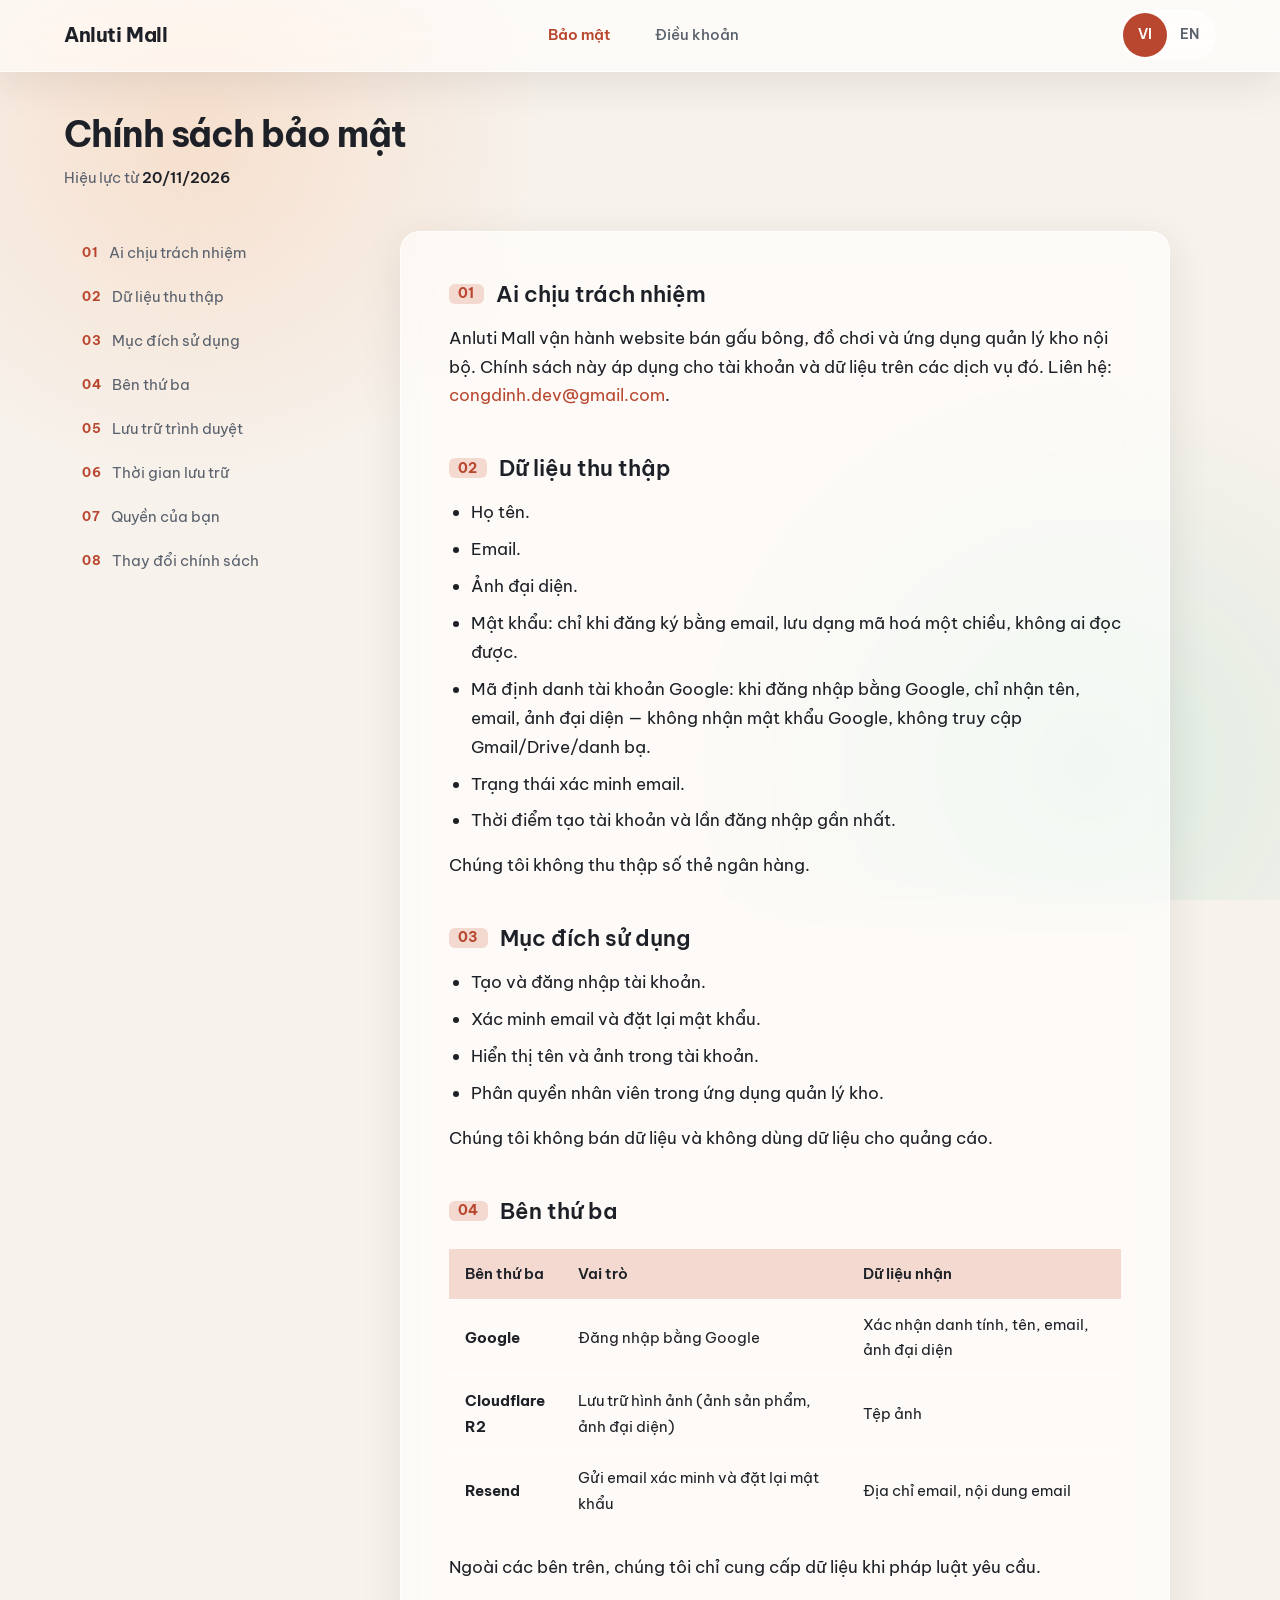
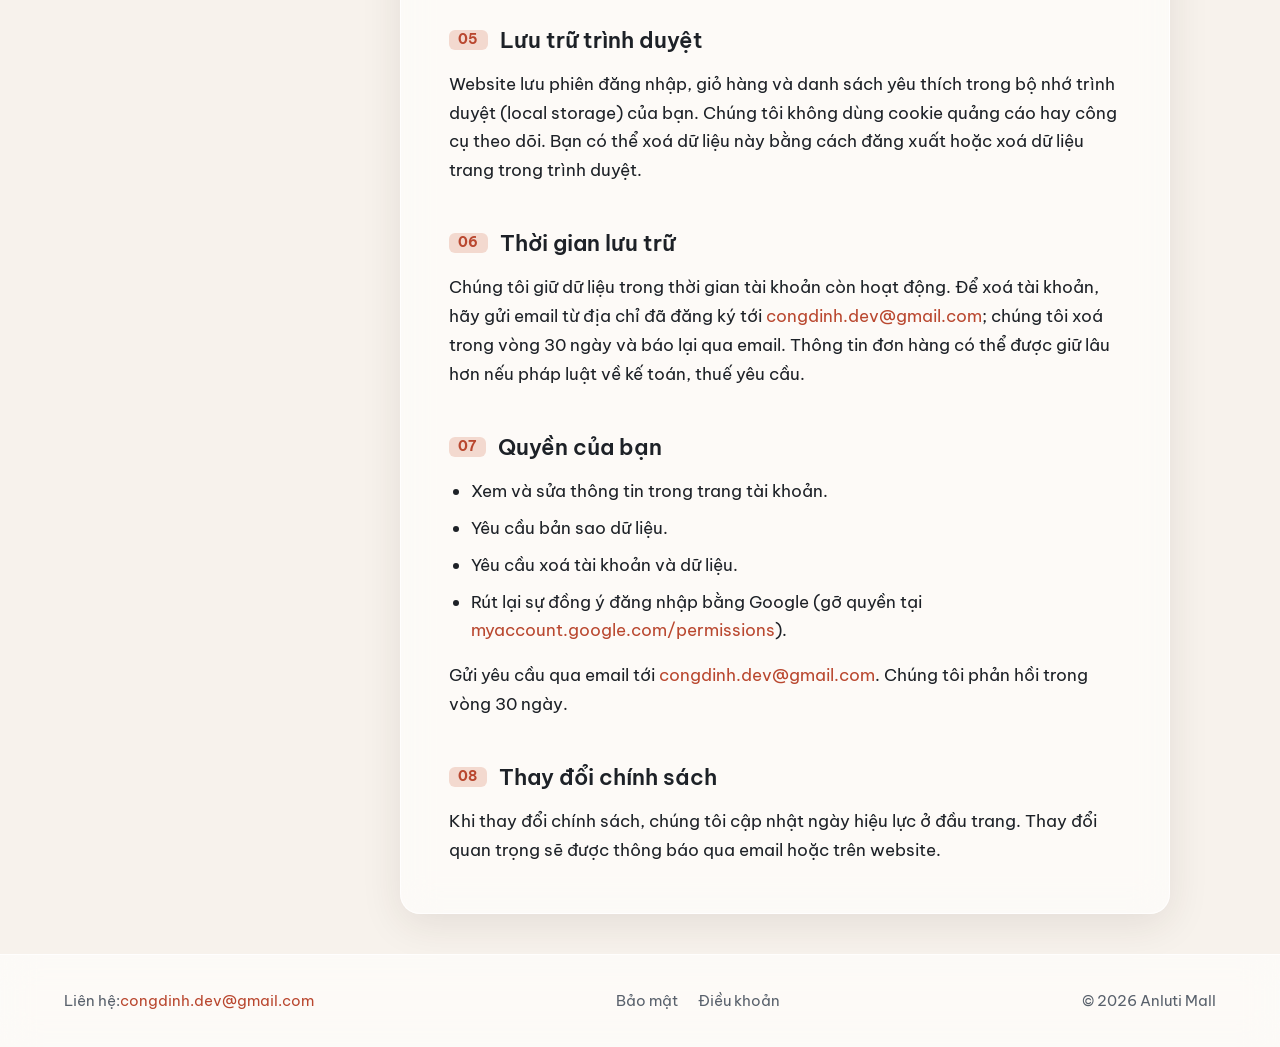
==== privacy/index.html @ 22416a5f "feat(pages): add vietnamese privacy and terms pages" ====
<!DOCTYPE html>
<html lang="vi">
<head>
  <meta charset="utf-8">
  <meta name="viewport" content="width=device-width, initial-scale=1.0">
  <title>Chính sách bảo mật — Anluti Mall</title>
  <meta name="description" content="Chính sách bảo mật dữ liệu và quyền riêng tư của Anluti Mall.">
  <link rel="canonical" href="https://policy.anlutimall.shop/privacy/">
  <link rel="alternate" hreflang="vi" href="https://policy.anlutimall.shop/privacy/">
  <link rel="alternate" hreflang="en" href="https://policy.anlutimall.shop/en/privacy/">
  <link rel="alternate" hreflang="x-default" href="https://policy.anlutimall.shop/privacy/">
  <link rel="preconnect" href="https://fonts.googleapis.com">
  <link rel="preconnect" href="https://fonts.gstatic.com" crossorigin>
  <link rel="stylesheet" href="https://fonts.googleapis.com/css2?family=Be+Vietnam+Pro:wght@400;500;600;700&display=swap">
  <link rel="stylesheet" href="../assets/style.css">
  <link rel="icon" type="image/svg+xml" href="../assets/favicon.svg">
  <meta name="theme-color" content="#f7f2ec" media="(prefers-color-scheme: light)">
  <meta name="theme-color" content="#121418" media="(prefers-color-scheme: dark)">
</head>
<body>
  <a href="#main" class="skip-link">Bỏ qua tới nội dung</a>

  <header class="site-header">
    <div class="header-inner">
      <a href="../privacy/" class="brand-link">Anluti Mall</a>
      <nav class="nav-links" aria-label="Điều hướng chính">
        <a href="../privacy/" class="nav-link is-active" aria-current="page">Bảo mật</a>
        <a href="../terms/" class="nav-link">Điều khoản</a>
      </nav>
      <div class="lang-switch" role="group" aria-label="Ngôn ngữ">
        <a href="../privacy/" class="lang-btn is-active" aria-current="page" lang="vi" hreflang="vi">VI</a>
        <a href="../en/privacy/" class="lang-btn" lang="en" hreflang="en">EN</a>
      </div>
    </div>
  </header>

  <main id="main">
    <div class="main-container">
      <div class="page-head">
        <h1>Chính sách bảo mật</h1>
        <p class="effective-date">Hiệu lực từ <time datetime="2026-11-20">20/11/2026</time></p>
      </div>

      <div class="content-layout">
        <nav class="toc" aria-label="Mục lục">
          <details class="toc-details" open>
            <summary class="toc-summary">Mục lục</summary>
            <ol class="toc-list">
              <li><a href="#who"><span class="toc-num">01</span> Ai chịu trách nhiệm</a></li>
              <li><a href="#data"><span class="toc-num">02</span> Dữ liệu thu thập</a></li>
              <li><a href="#use"><span class="toc-num">03</span> Mục đích sử dụng</a></li>
              <li><a href="#third-parties"><span class="toc-num">04</span> Bên thứ ba</a></li>
              <li><a href="#browser-storage"><span class="toc-num">05</span> Lưu trữ trình duyệt</a></li>
              <li><a href="#retention"><span class="toc-num">06</span> Thời gian lưu trữ</a></li>
              <li><a href="#rights"><span class="toc-num">07</span> Quyền của bạn</a></li>
              <li><a href="#changes"><span class="toc-num">08</span> Thay đổi chính sách</a></li>
            </ol>
          </details>
        </nav>

        <article class="article-panel">
          <section id="who">
            <h2><span class="sec-num">01</span> Ai chịu trách nhiệm</h2>
            <p>Anluti Mall vận hành website bán gấu bông, đồ chơi và ứng dụng quản lý kho nội bộ. Chính sách này áp dụng cho tài khoản và dữ liệu trên các dịch vụ đó. Liên hệ: <a href="mailto:congdinh.dev@gmail.com">congdinh.dev@gmail.com</a>.</p>
          </section>

          <section id="data">
            <h2><span class="sec-num">02</span> Dữ liệu thu thập</h2>
            <ul>
              <li>Họ tên.</li>
              <li>Email.</li>
              <li>Ảnh đại diện.</li>
              <li>Mật khẩu: chỉ khi đăng ký bằng email, lưu dạng mã hoá một chiều, không ai đọc được.</li>
              <li>Mã định danh tài khoản Google: khi đăng nhập bằng Google, chỉ nhận tên, email, ảnh đại diện — không nhận mật khẩu Google, không truy cập Gmail/Drive/danh bạ.</li>
              <li>Trạng thái xác minh email.</li>
              <li>Thời điểm tạo tài khoản và lần đăng nhập gần nhất.</li>
            </ul>
            <p>Chúng tôi không thu thập số thẻ ngân hàng.</p>
          </section>

          <section id="use">
            <h2><span class="sec-num">03</span> Mục đích sử dụng</h2>
            <ul>
              <li>Tạo và đăng nhập tài khoản.</li>
              <li>Xác minh email và đặt lại mật khẩu.</li>
              <li>Hiển thị tên và ảnh trong tài khoản.</li>
              <li>Phân quyền nhân viên trong ứng dụng quản lý kho.</li>
            </ul>
            <p>Chúng tôi không bán dữ liệu và không dùng dữ liệu cho quảng cáo.</p>
          </section>

          <section id="third-parties">
            <h2><span class="sec-num">04</span> Bên thứ ba</h2>
            <div class="table-wrap">
              <table class="data-table">
                <thead>
                  <tr>
                    <th scope="col">Bên thứ ba</th>
                    <th scope="col">Vai trò</th>
                    <th scope="col">Dữ liệu nhận</th>
                  </tr>
                </thead>
                <tbody>
                  <tr>
                    <td data-label="Bên thứ ba"><strong>Google</strong></td>
                    <td data-label="Vai trò">Đăng nhập bằng Google</td>
                    <td data-label="Dữ liệu nhận">Xác nhận danh tính, tên, email, ảnh đại diện</td>
                  </tr>
                  <tr>
                    <td data-label="Bên thứ ba"><strong>Cloudflare R2</strong></td>
                    <td data-label="Vai trò">Lưu trữ hình ảnh (ảnh sản phẩm, ảnh đại diện)</td>
                    <td data-label="Dữ liệu nhận">Tệp ảnh</td>
                  </tr>
                  <tr>
                    <td data-label="Bên thứ ba"><strong>Resend</strong></td>
                    <td data-label="Vai trò">Gửi email xác minh và đặt lại mật khẩu</td>
                    <td data-label="Dữ liệu nhận">Địa chỉ email, nội dung email</td>
                  </tr>
                </tbody>
              </table>
            </div>
            <p>Ngoài các bên trên, chúng tôi chỉ cung cấp dữ liệu khi pháp luật yêu cầu.</p>
          </section>

          <section id="browser-storage">
            <h2><span class="sec-num">05</span> Lưu trữ trình duyệt</h2>
            <p>Website lưu phiên đăng nhập, giỏ hàng và danh sách yêu thích trong bộ nhớ trình duyệt (local storage) của bạn. Chúng tôi không dùng cookie quảng cáo hay công cụ theo dõi. Bạn có thể xoá dữ liệu này bằng cách đăng xuất hoặc xoá dữ liệu trang trong trình duyệt.</p>
          </section>

          <section id="retention">
            <h2><span class="sec-num">06</span> Thời gian lưu trữ</h2>
            <p>Chúng tôi giữ dữ liệu trong thời gian tài khoản còn hoạt động. Để xoá tài khoản, hãy gửi email từ địa chỉ đã đăng ký tới <a href="mailto:congdinh.dev@gmail.com">congdinh.dev@gmail.com</a>; chúng tôi xoá trong vòng 30 ngày và báo lại qua email. Thông tin đơn hàng có thể được giữ lâu hơn nếu pháp luật về kế toán, thuế yêu cầu.</p>
          </section>

          <section id="rights">
            <h2><span class="sec-num">07</span> Quyền của bạn</h2>
            <ul>
              <li>Xem và sửa thông tin trong trang tài khoản.</li>
              <li>Yêu cầu bản sao dữ liệu.</li>
              <li>Yêu cầu xoá tài khoản và dữ liệu.</li>
              <li>Rút lại sự đồng ý đăng nhập bằng Google (gỡ quyền tại <a href="https://myaccount.google.com/permissions" rel="noopener noreferrer" target="_blank">myaccount.google.com/permissions</a>).</li>
            </ul>
            <p>Gửi yêu cầu qua email tới <a href="mailto:congdinh.dev@gmail.com">congdinh.dev@gmail.com</a>. Chúng tôi phản hồi trong vòng 30 ngày.</p>
          </section>

          <section id="changes">
            <h2><span class="sec-num">08</span> Thay đổi chính sách</h2>
            <p>Khi thay đổi chính sách, chúng tôi cập nhật ngày hiệu lực ở đầu trang. Thay đổi quan trọng sẽ được thông báo qua email hoặc trên website.</p>
          </section>
        </article>
      </div>
    </div>
  </main>

  <footer class="site-footer">
    <div class="footer-inner">
      <div class="footer-contact">
        Liên hệ: <a href="mailto:congdinh.dev@gmail.com">congdinh.dev@gmail.com</a>
      </div>
      <nav class="footer-nav" aria-label="Liên kết chân trang">
        <a href="../privacy/">Bảo mật</a>
        <a href="../terms/">Điều khoản</a>
      </nav>
      <div class="footer-copy">
        &copy; 2026 Anluti Mall
      </div>
    </div>
  </footer>
</body>
</html>
---- assets/style.css ----
/* Anluti Mall — Policy & Terms Styling */
:root {
  --bg: #f7f2ec;
  --ink: #1d2127;
  --muted: #59616c;
  --accent: #b9472f;
  --accent-soft: #f3d9cf;
  --glass: rgba(255, 255, 255, 0.62);
  --glass-border: rgba(255, 255, 255, 0.75);
  --shadow: 0 10px 40px rgba(60, 40, 30, 0.10);
  --radius: 20px;
  --blob-peach: rgba(246, 201, 168, 0.45);
  --blob-mint: rgba(191, 228, 213, 0.45);
}

@media (prefers-color-scheme: dark) {
  :root {
    --bg: #121418;
    --ink: #ece8e3;
    --muted: #a7aeb8;
    --accent: #f2896c;
    --accent-soft: #3a2621;
    --glass: rgba(28, 31, 37, 0.62);
    --glass-border: rgba(255, 255, 255, 0.08);
    --shadow: 0 10px 40px rgba(0, 0, 0, 0.50);
    --blob-peach: rgba(246, 201, 168, 0.08);
    --blob-mint: rgba(191, 228, 213, 0.08);
  }
}

*, *::before, *::after {
  box-sizing: border-box;
}

html {
  scroll-behavior: smooth;
}

body {
  margin: 0;
  padding: 0;
  background-color: var(--bg);
  color: var(--ink);
  font-family: "Be Vietnam Pro", system-ui, -apple-system, "Segoe UI", Roboto, sans-serif;
  font-size: 17px;
  line-height: 1.7;
  overflow-wrap: anywhere;
  word-break: break-word;
  min-height: 100vh;
  display: flex;
  flex-direction: column;
  position: relative;
}

/* Background blobs */
body::before {
  content: "";
  position: fixed;
  top: 0;
  left: 0;
  width: 100vw;
  height: 100vh;
  z-index: -1;
  pointer-events: none;
  background:
    radial-gradient(circle 500px at 15% 15%, var(--blob-peach), transparent 70%),
    radial-gradient(circle 550px at 85% 85%, var(--blob-mint), transparent 70%);
}

/* Focus Visible */
:focus-visible {
  outline: 3px solid var(--accent);
  outline-offset: 3px;
}

:focus:not(:focus-visible) {
  outline: none;
}

/* Skip link */
.skip-link {
  position: absolute;
  top: -120px;
  left: 1.5rem;
  background: var(--accent);
  color: #ffffff;
  padding: 0.75rem 1.25rem;
  border-radius: 8px;
  font-weight: 600;
  text-decoration: none;
  z-index: 1000;
  transition: top 0.2s ease;
  min-height: 44px;
  display: inline-flex;
  align-items: center;
}

.skip-link:focus-visible {
  top: 1.5rem;
}

/* Sticky Header */
.site-header {
  position: sticky;
  top: 0;
  z-index: 100;
  background: var(--glass);
  -webkit-backdrop-filter: blur(18px) saturate(140%);
  backdrop-filter: blur(18px) saturate(140%);
  border-bottom: 1px solid var(--glass-border);
  box-shadow: var(--shadow);
}

.header-inner {
  max-width: 1200px;
  margin: 0 auto;
  padding: 0.65rem 1.5rem;
  display: flex;
  align-items: center;
  justify-content: space-between;
  gap: 1.5rem;
}

.brand-link {
  font-size: 1.25rem;
  font-weight: 700;
  color: var(--ink);
  text-decoration: none;
  min-height: 44px;
  display: inline-flex;
  align-items: center;
  letter-spacing: -0.02em;
  transition: color 0.15s ease;
}

.brand-link:hover {
  color: var(--accent);
}

.nav-links {
  display: flex;
  align-items: center;
  gap: 0.75rem;
}

.nav-link {
  display: inline-flex;
  align-items: center;
  min-height: 44px;
  padding: 0 1rem;
  font-size: 0.95rem;
  font-weight: 500;
  color: var(--muted);
  text-decoration: none;
  border-radius: 8px;
  transition: color 0.15s ease, background-color 0.15s ease;
}

.nav-link:hover {
  color: var(--ink);
}

.nav-link.is-active,
.nav-link[aria-current="page"] {
  color: var(--accent);
  font-weight: 600;
}

/* Language switch pill */
.lang-switch {
  display: inline-flex;
  align-items: center;
  background: var(--glass);
  border: 1px solid var(--glass-border);
  border-radius: 9999px;
  padding: 2px;
}

.lang-btn {
  display: inline-flex;
  align-items: center;
  justify-content: center;
  min-height: 44px;
  min-width: 44px;
  padding: 0 0.85rem;
  border-radius: 9999px;
  font-size: 0.875rem;
  font-weight: 600;
  color: var(--muted);
  text-decoration: none;
  transition: color 0.15s ease, background-color 0.15s ease;
}

.lang-btn.is-active,
.lang-btn[aria-current="page"] {
  background: var(--accent);
  color: #ffffff;
}

.lang-btn:not(.is-active):hover {
  color: var(--ink);
}

/* Header below 640px */
@media (max-width: 639.98px) {
  .header-inner {
    display: grid;
    grid-template-columns: 1fr auto;
    grid-template-rows: auto auto;
    row-gap: 0.5rem;
    padding: 0.5rem 1rem;
  }

  .brand-link {
    grid-column: 1 / 2;
    grid-row: 1 / 2;
  }

  .lang-switch {
    grid-column: 2 / 3;
    grid-row: 1 / 2;
    justify-self: end;
  }

  .nav-links {
    grid-column: 1 / -1;
    grid-row: 2 / 3;
    justify-content: center;
    width: 100%;
    border-top: 1px solid var(--glass-border);
    padding-top: 0.35rem;
  }
}

/* Main Layout */
main {
  flex: 1;
}

.main-container {
  max-width: 1200px;
  margin: 0 auto;
  padding: 2.5rem 1.5rem;
}

/* Page Head Motion */
@keyframes fadeRise {
  from {
    opacity: 0;
    transform: translateY(12px);
  }
  to {
    opacity: 1;
    transform: translateY(0);
  }
}

.page-head {
  margin-bottom: 2.5rem;
  animation: fadeRise 400ms ease-out;
}

.page-head h1 {
  font-size: 2.25rem;
  font-weight: 700;
  letter-spacing: -0.03em;
  margin: 0 0 0.5rem 0;
  color: var(--ink);
  line-height: 1.25;
}

.effective-date {
  font-size: 0.95rem;
  color: var(--muted);
  margin: 0;
}

.effective-date time {
  font-weight: 600;
  color: var(--ink);
}

/* Two-column layout */
.content-layout {
  display: block;
}

@media (min-width: 960px) {
  .content-layout {
    display: grid;
    grid-template-columns: 280px 1fr;
    gap: 3.5rem;
    align-items: start;
  }

  .toc {
    position: sticky;
    top: calc(85px + 1.5rem);
  }

  .toc-details summary {
    display: none;
  }

  .toc-details > .toc-list,
  .toc-details:not([open]) > .toc-list {
    display: block !important;
  }

  .toc-details {
    background: transparent;
    border: none;
    box-shadow: none;
    padding: 0;
  }
}

@media (max-width: 959.98px) {
  .content-layout {
    display: flex;
    flex-direction: column;
    gap: 2rem;
  }

  .toc {
    width: 100%;
  }

  .toc-details {
    background: var(--glass);
    border: 1px solid var(--glass-border);
    border-radius: var(--radius);
    padding: 0.5rem 1rem;
    box-shadow: var(--shadow);
  }

  .toc-summary {
    font-weight: 600;
    cursor: pointer;
    min-height: 44px;
    display: flex;
    align-items: center;
    color: var(--ink);
    user-select: none;
  }
}

/* TOC Items */
.toc-list {
  list-style: none;
  margin: 0;
  padding: 0;
}

.toc-list li {
  margin: 0;
}

.toc-list a {
  color: var(--muted);
  text-decoration: none;
  display: flex;
  align-items: center;
  min-height: 44px;
  padding: 0.35rem 0.75rem 0.35rem 1rem;
  border-left: 2px solid transparent;
  transition: color 0.15s ease, border-color 0.15s ease;
  font-size: 0.95rem;
}

.toc-num {
  font-size: 0.8rem;
  font-weight: 700;
  color: var(--accent);
  margin-right: 0.65rem;
  letter-spacing: 0.05em;
}

.toc-list a:hover,
.toc-list a:focus-visible {
  color: var(--ink);
  border-left-color: var(--accent);
}

/* Article Panel */
.article-panel {
  background: var(--glass);
  -webkit-backdrop-filter: blur(18px) saturate(140%);
  backdrop-filter: blur(18px) saturate(140%);
  border: 1px solid var(--glass-border);
  border-radius: var(--radius);
  box-shadow: var(--shadow);
  padding: 3rem;
  max-width: 70ch;
}

@media (max-width: 639.98px) {
  .main-container {
    padding: 1.5rem 1rem;
  }

  .article-panel {
    padding: 1.5rem 1.25rem;
    border-radius: 16px;
  }

  .page-head h1 {
    font-size: 1.75rem;
  }
}

/* Section styling */
section[id] {
  scroll-margin-top: 100px;
  margin-bottom: 2.75rem;
}

section[id]:last-child {
  margin-bottom: 0;
}

section[id] h2 {
  font-size: 1.35rem;
  font-weight: 600;
  color: var(--ink);
  display: flex;
  align-items: center;
  gap: 0.75rem;
  margin-top: 0;
  margin-bottom: 1rem;
  line-height: 1.3;
}

.sec-num {
  font-size: 0.85rem;
  font-weight: 700;
  color: var(--accent);
  background: var(--accent-soft);
  padding: 0.2rem 0.55rem;
  border-radius: 6px;
  line-height: 1;
  display: inline-block;
  letter-spacing: 0.05em;
}

.article-panel p {
  margin-top: 0;
  margin-bottom: 1rem;
}

.article-panel p:last-child {
  margin-bottom: 0;
}

.article-panel ul {
  padding-left: 1.35rem;
  margin: 1rem 0;
}

.article-panel li {
  margin-bottom: 0.5rem;
}

.article-panel li:last-child {
  margin-bottom: 0;
}

/* Running links underline draw-in */
.article-panel a,
.standalone-layout a.inline-link,
.footer-contact a {
  color: var(--accent);
  text-decoration: none;
  background-image: linear-gradient(var(--accent), var(--accent));
  background-position: 0 100%;
  background-repeat: no-repeat;
  background-size: 0% 1.5px;
  transition: background-size 0.2s ease-in-out;
}

.article-panel a:hover,
.article-panel a:focus-visible,
.standalone-layout a.inline-link:hover,
.standalone-layout a.inline-link:focus-visible,
.footer-contact a:hover,
.footer-contact a:focus-visible {
  background-size: 100% 1.5px;
}

/* Table */
.table-wrap {
  margin: 1.5rem 0;
  width: 100%;
}

.data-table {
  width: 100%;
  border-collapse: collapse;
  font-size: 0.95rem;
}

.data-table th,
.data-table td {
  padding: 0.75rem 1rem;
  text-align: left;
  border-bottom: 1px solid var(--glass-border);
}

.data-table th {
  font-weight: 600;
  color: var(--ink);
  background: var(--accent-soft);
}

.data-table tr:last-child td {
  border-bottom: none;
}

@media (max-width: 639.98px) {
  .data-table,
  .data-table thead,
  .data-table tbody,
  .data-table th,
  .data-table td,
  .data-table tr {
    display: block;
  }

  .data-table thead {
    display: none;
  }

  .data-table tr {
    background: var(--glass);
    border: 1px solid var(--glass-border);
    border-radius: 12px;
    padding: 0.75rem;
    margin-bottom: 1rem;
  }

  .data-table tr:last-child {
    margin-bottom: 0;
  }

  .data-table td {
    border: none;
    padding: 0.35rem 0;
    display: flex;
    flex-direction: column;
    gap: 0.15rem;
  }

  .data-table td::before {
    content: attr(data-label);
    font-size: 0.75rem;
    font-weight: 600;
    text-transform: uppercase;
    color: var(--muted);
    letter-spacing: 0.05em;
  }
}

/* Standalone layout for index & 404 */
.standalone-layout {
  display: flex;
  justify-content: center;
  align-items: center;
  padding: 4rem 1.5rem;
}

.standalone-card {
  max-width: 580px;
  width: 100%;
  text-align: center;
}

.standalone-card .page-head {
  margin-bottom: 1.5rem;
}

.standalone-card .status-code {
  font-size: 4rem;
  font-weight: 800;
  color: var(--accent);
  line-height: 1;
  margin: 0 0 1rem 0;
  letter-spacing: -0.04em;
}

.action-links {
  display: flex;
  flex-wrap: wrap;
  gap: 1rem;
  justify-content: center;
  margin-top: 2rem;
}

.btn-primary,
.btn-secondary {
  display: inline-flex;
  align-items: center;
  justify-content: center;
  min-height: 44px;
  padding: 0 1.5rem;
  border-radius: 9999px;
  font-weight: 600;
  text-decoration: none;
  transition: all 0.2s ease;
  font-size: 0.95rem;
}

.btn-primary {
  background: var(--accent);
  color: #ffffff;
}

.btn-primary:hover {
  filter: brightness(1.1);
  color: #ffffff;
}

.btn-secondary {
  background: var(--glass);
  color: var(--ink);
  border: 1px solid var(--glass-border);
}

.btn-secondary:hover {
  background: var(--accent-soft);
  color: var(--accent);
}

/* Footer */
.site-footer {
  margin-top: auto;
  border-top: 1px solid var(--glass-border);
  background: var(--glass);
  -webkit-backdrop-filter: blur(18px) saturate(140%);
  backdrop-filter: blur(18px) saturate(140%);
}

.footer-inner {
  max-width: 1200px;
  margin: 0 auto;
  padding: 1.5rem;
  display: flex;
  flex-wrap: wrap;
  align-items: center;
  justify-content: space-between;
  gap: 1.25rem;
  font-size: 0.95rem;
  color: var(--muted);
}

.footer-contact {
  display: flex;
  align-items: center;
}

.footer-nav {
  display: flex;
  align-items: center;
  gap: 1.25rem;
}

.footer-nav a {
  color: var(--muted);
  text-decoration: none;
  min-height: 44px;
  display: inline-flex;
  align-items: center;
  transition: color 0.15s ease;
}

.footer-nav a:hover,
.footer-nav a:focus-visible {
  color: var(--ink);
}

.footer-copy {
  color: var(--muted);
}

@media (max-width: 639.98px) {
  .footer-inner {
    flex-direction: column;
    align-items: center;
    text-align: center;
    gap: 0.75rem;
    padding: 1.5rem 1rem;
  }
}

/* Fallback for browsers without backdrop-filter */
@supports not ((-webkit-backdrop-filter: blur(1px)) or (backdrop-filter: blur(1px))) {
  .site-header,
  .site-footer,
  .article-panel,
  .standalone-card,
  .toc-details {
    background: #fdfaf6;
  }

  @media (prefers-color-scheme: dark) {
    .site-header,
    .site-footer,
    .article-panel,
    .standalone-card,
    .toc-details {
      background: #17191e;
    }
  }
}

/* Reduced Motion */
@media (prefers-reduced-motion: reduce) {
  html {
    scroll-behavior: auto;
  }

  *, *::before, *::after {
    animation-duration: 0.01ms !important;
    animation-iteration-count: 1 !important;
    transition-duration: 0.01ms !important;
    scroll-behavior: auto !important;
  }
}

/* Print Styles */
@media print {
  body::before {
    display: none !important;
  }

  body {
    background: #ffffff !important;
    color: #000000 !important;
  }

  .site-header,
  .site-footer,
  .toc,
  .skip-link,
  .lang-switch {
    display: none !important;
  }

  .main-container {
    padding: 0 !important;
    margin: 0 !important;
    max-width: 100% !important;
  }

  .content-layout {
    display: block !important;
  }

  .article-panel {
    background: transparent !important;
    border: none !important;
    box-shadow: none !important;
    backdrop-filter: none !important;
    padding: 0 !important;
    max-width: 100% !important;
    color: #000000 !important;
  }

  h1, h2, h3, p, li, td, th, time {
    color: #000000 !important;
  }

  .sec-num {
    background: transparent !important;
    color: #000000 !important;
    border: 1px solid #000000 !important;
  }

  .data-table th {
    background: #f0f0f0 !important;
    color: #000000 !important;
  }

  .data-table th,
  .data-table td {
    border-bottom: 1px solid #cccccc !important;
  }
}
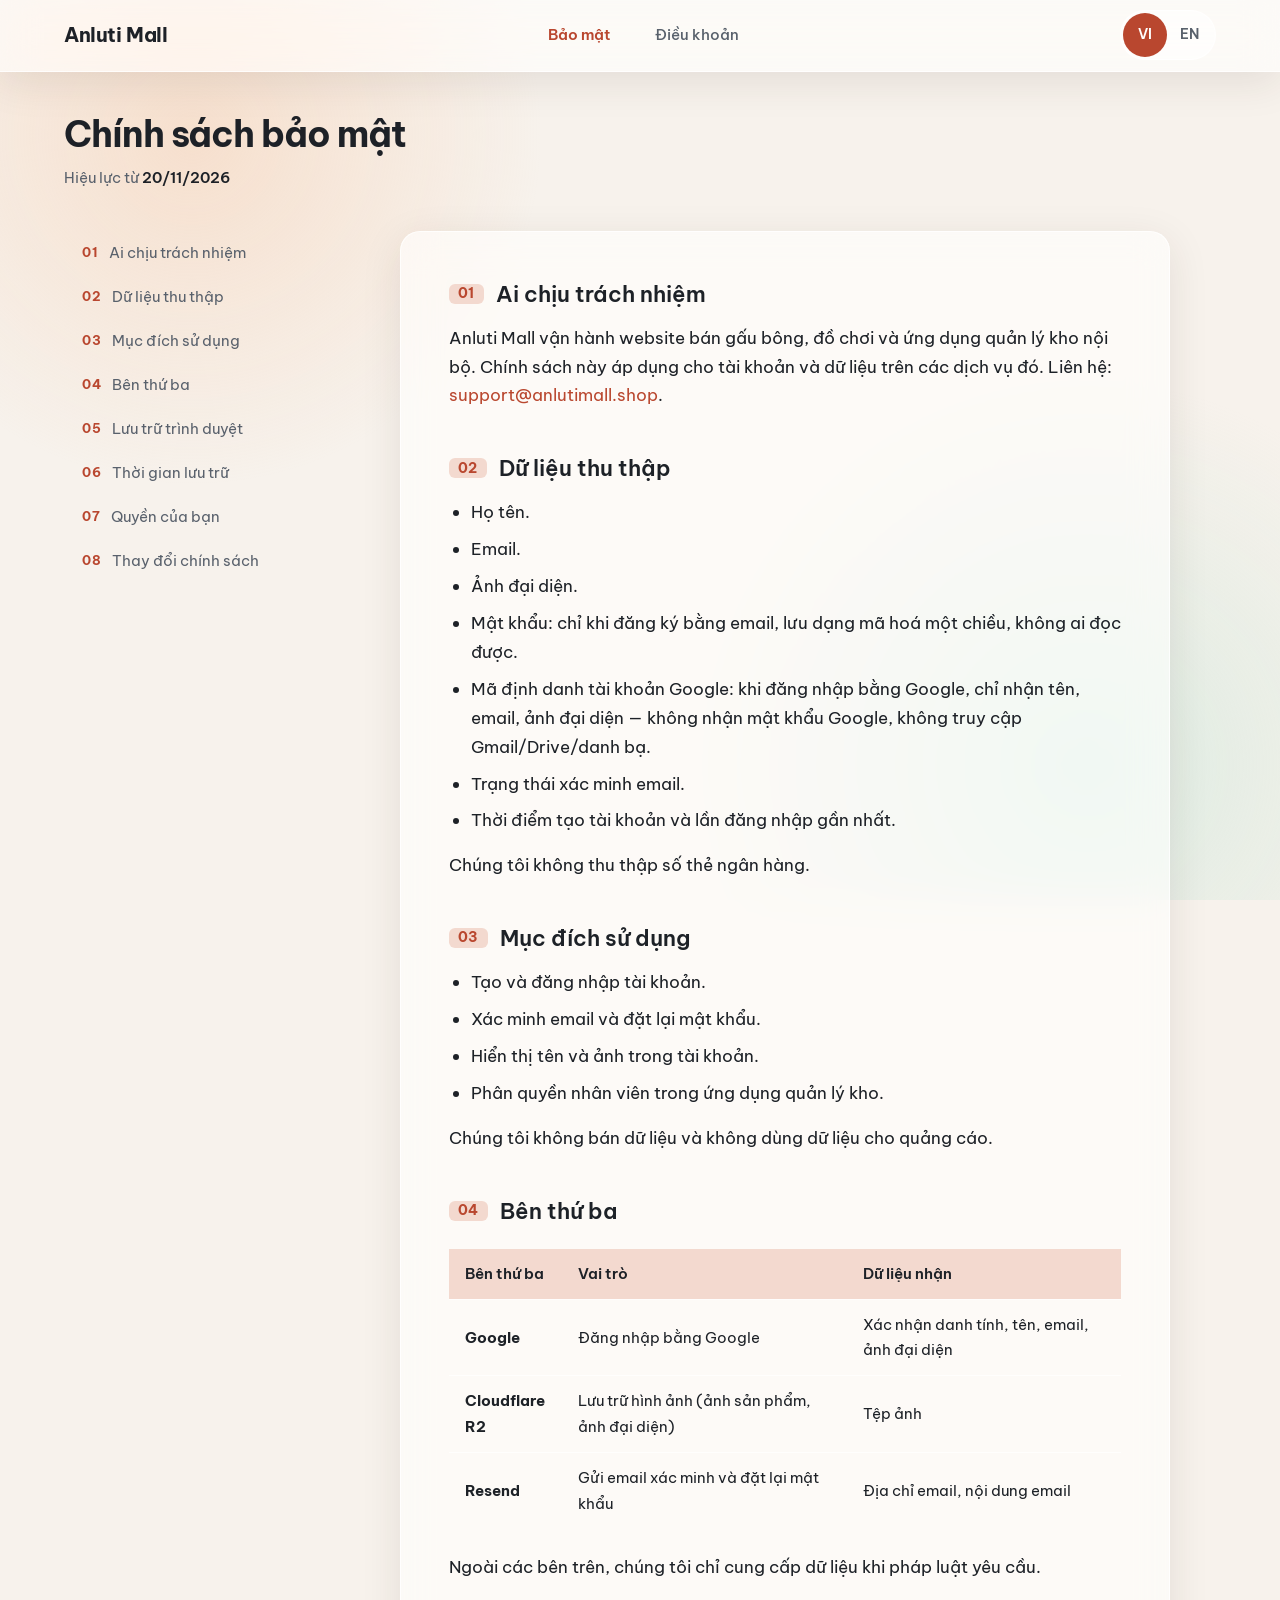
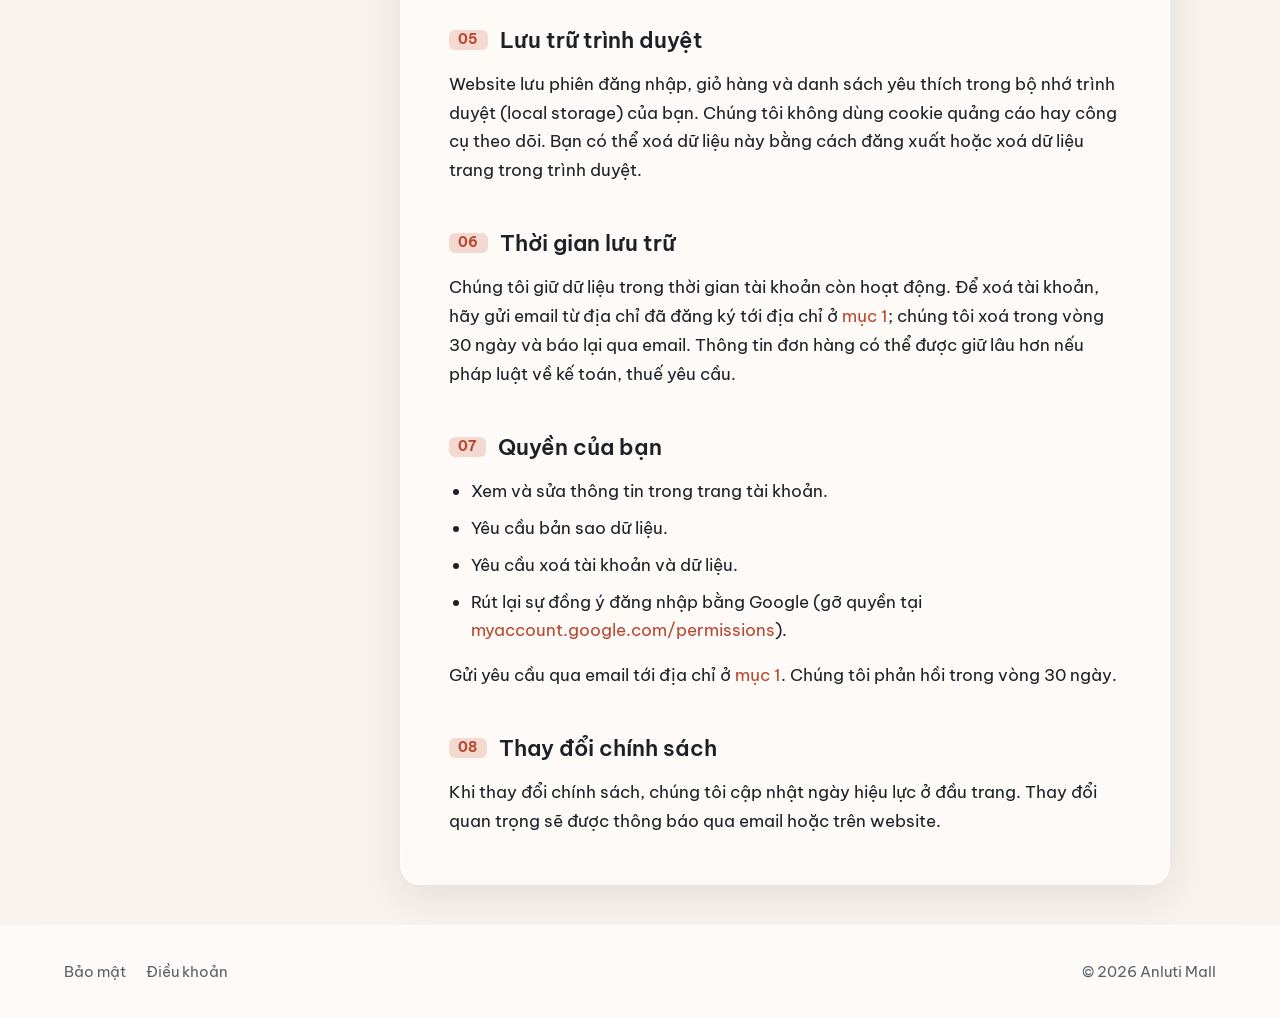
==== commit e06b0fb6: "fix(pages): use support email once per page" ====
--- a/privacy/index.html
+++ b/privacy/index.html
@@ -61,7 +61,7 @@
         <article class="article-panel">
           <section id="who">
             <h2><span class="sec-num">01</span> Ai chịu trách nhiệm</h2>
-            <p>Anluti Mall vận hành website bán gấu bông, đồ chơi và ứng dụng quản lý kho nội bộ. Chính sách này áp dụng cho tài khoản và dữ liệu trên các dịch vụ đó. Liên hệ: <a href="mailto:congdinh.dev@gmail.com">congdinh.dev@gmail.com</a>.</p>
+            <p>Anluti Mall vận hành website bán gấu bông, đồ chơi và ứng dụng quản lý kho nội bộ. Chính sách này áp dụng cho tài khoản và dữ liệu trên các dịch vụ đó. Liên hệ: <a href="mailto:support@anlutimall.shop">support@anlutimall.shop</a>.</p>
           </section>
 
           <section id="data">
@@ -129,7 +129,7 @@
 
           <section id="retention">
             <h2><span class="sec-num">06</span> Thời gian lưu trữ</h2>
-            <p>Chúng tôi giữ dữ liệu trong thời gian tài khoản còn hoạt động. Để xoá tài khoản, hãy gửi email từ địa chỉ đã đăng ký tới <a href="mailto:congdinh.dev@gmail.com">congdinh.dev@gmail.com</a>; chúng tôi xoá trong vòng 30 ngày và báo lại qua email. Thông tin đơn hàng có thể được giữ lâu hơn nếu pháp luật về kế toán, thuế yêu cầu.</p>
+            <p>Chúng tôi giữ dữ liệu trong thời gian tài khoản còn hoạt động. Để xoá tài khoản, hãy gửi email từ địa chỉ đã đăng ký tới địa chỉ ở <a href="#who">mục 1</a>; chúng tôi xoá trong vòng 30 ngày và báo lại qua email. Thông tin đơn hàng có thể được giữ lâu hơn nếu pháp luật về kế toán, thuế yêu cầu.</p>
           </section>
 
           <section id="rights">
@@ -140,7 +140,7 @@
               <li>Yêu cầu xoá tài khoản và dữ liệu.</li>
               <li>Rút lại sự đồng ý đăng nhập bằng Google (gỡ quyền tại <a href="https://myaccount.google.com/permissions" rel="noopener noreferrer" target="_blank">myaccount.google.com/permissions</a>).</li>
             </ul>
-            <p>Gửi yêu cầu qua email tới <a href="mailto:congdinh.dev@gmail.com">congdinh.dev@gmail.com</a>. Chúng tôi phản hồi trong vòng 30 ngày.</p>
+            <p>Gửi yêu cầu qua email tới địa chỉ ở <a href="#who">mục 1</a>. Chúng tôi phản hồi trong vòng 30 ngày.</p>
           </section>
 
           <section id="changes">
@@ -154,9 +154,6 @@
 
   <footer class="site-footer">
     <div class="footer-inner">
-      <div class="footer-contact">
-        Liên hệ: <a href="mailto:congdinh.dev@gmail.com">congdinh.dev@gmail.com</a>
-      </div>
       <nav class="footer-nav" aria-label="Liên kết chân trang">
         <a href="../privacy/">Bảo mật</a>
         <a href="../terms/">Điều khoản</a>
--- a/assets/style.css
+++ b/assets/style.css
@@ -655,6 +655,7 @@
 .footer-contact {
   display: flex;
   align-items: center;
+  gap: 0.35em;
 }
 
 .footer-nav {
